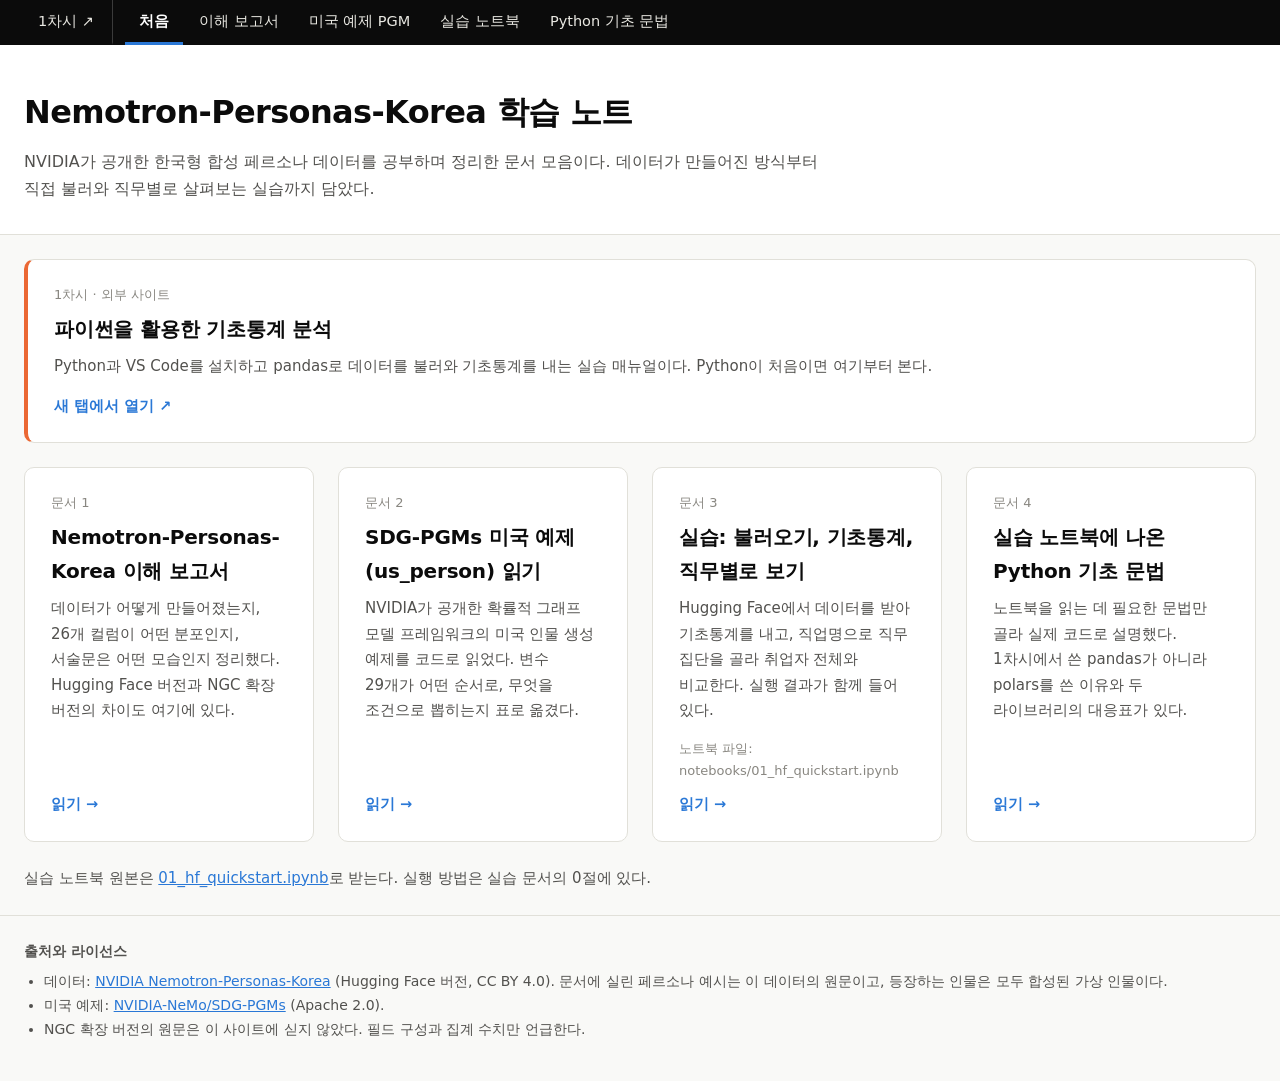
==== index.html @ de14c6c8 "Nemotron-Personas-Korea 학습 노트 사이트 첫 공개 첫 페이지, 이해 보고서, SDG-PGMs 미국 예제 정리, 실습 노트북 결과, Python 기초 문법 문서와" ====
<!doctype html>
<html lang=ko><head><meta charset=utf-8><meta name=viewport content="width=device-width,initial-scale=1">
<title>Nemotron-Personas-Korea 학습 노트</title><style>
:root{
  --page:#f9f9f7; --surface:#ffffff; --ink:#0b0b0b; --ink-2:#52514e; --muted:#898781; --line:#e1e0d9;
  --accent:#2a78d6; --accent-2:#eb6834; --accent-soft:#eaf2fc;
  --max-width:1440px; --gap:24px; --radius:10px;
  --font:"Pretendard","Malgun Gothic","Apple SD Gothic Neo",system-ui,sans-serif;
}
*{box-sizing:border-box}
body{margin:0;background:var(--page);color:var(--ink);font-family:var(--font);font-size:16px;line-height:1.7;word-break:keep-all}
header.top{background:var(--surface);border-bottom:1px solid var(--line);padding:40px var(--gap) 32px}
header.top .inner,main,footer .inner{max-width:var(--max-width);margin:0 auto}
h1{margin:0 0 8px;font-size:32px;letter-spacing:-.02em}
header.top p{margin:0;color:var(--ink-2);max-width:80ch}
main{padding:var(--gap)}
.cards{display:grid;grid-template-columns:repeat(auto-fit,minmax(320px,1fr));gap:var(--gap)}
.card{display:flex;flex-direction:column;background:var(--surface);border:1px solid var(--line);border-radius:var(--radius);
  padding:24px 26px;text-decoration:none;color:var(--ink);transition:border-color .15s,transform .15s}
.card:hover{border-color:var(--accent);transform:translateY(-2px)}
.card.ext{border-left:4px solid var(--accent-2);grid-column:1/-1}
.cards{grid-template-columns:repeat(auto-fit,minmax(270px,1fr))}
.card h2{font-size:20px;margin:6px 0 8px;letter-spacing:-.01em}
.card p{margin:0 0 14px;color:var(--ink-2);font-size:15px}
.tag{color:var(--muted);font-size:13px}
.sub{color:var(--muted);font-size:13px;margin-bottom:10px}
.go{margin-top:auto;color:var(--accent);font-size:14.5px;font-weight:600}
.dl{margin:var(--gap) 0 0;color:var(--ink-2);font-size:15px}
footer{border-top:1px solid var(--line);padding:24px var(--gap) 40px;color:var(--ink-2);font-size:14px}
footer ul{margin:6px 0 0;padding-left:20px}
a{color:var(--accent)}
</style></head><body>
<style>.sitenav{--sn-bg:#0b0b0b;--sn-ink:#e9e8e2;--sn-on:#2a78d6;background:var(--sn-bg);padding:0 24px;font-family:'Pretendard','Malgun Gothic',system-ui,sans-serif;font-size:14.5px;line-height:1.4;position:relative;z-index:50}.sitenav .in{max-width:1440px;margin:0 auto;display:flex;flex-wrap:wrap;gap:2px;align-items:center}.sitenav a{color:var(--sn-ink);text-decoration:none;padding:11px 14px;border-bottom:3px solid transparent;display:block}.sitenav a:hover{background:rgba(255,255,255,.08)}.sitenav a.on{border-bottom-color:var(--sn-on);color:#fff;font-weight:600}.sitenav a.ext{margin-right:10px;padding-right:18px;border-right:1px solid rgba(255,255,255,.2)}</style><div class="sitenav" role="navigation" aria-label="사이트 메뉴"><div class="in"><a class="ext" href="https://kwonsuhyeon.github.io/-statistics/" target="_blank" rel="noopener">1차시 ↗</a><a href="index.html" class=on>처음</a><a href="report.html">이해 보고서</a><a href="us-person-pgm.html">미국 예제 PGM</a><a href="quickstart.html">실습 노트북</a><a href="python-basics.html">Python 기초 문법</a></div></div>
<header class=top><div class=inner>
<h1>Nemotron-Personas-Korea 학습 노트</h1>
<p>NVIDIA가 공개한 한국형 합성 페르소나 데이터를 공부하며 정리한 문서 모음이다. 데이터가 만들어진 방식부터 직접 불러와 직무별로 살펴보는 실습까지 담았다.</p>
</div></header>
<main>
<div class=cards>
<a class="card ext" href="https://kwonsuhyeon.github.io/-statistics/" target="_blank" rel="noopener"><span class=tag>1차시 · 외부 사이트</span><h2>파이썬을 활용한 기초통계 분석</h2><p>Python과 VS Code를 설치하고 pandas로 데이터를 불러와 기초통계를 내는 실습 매뉴얼이다. Python이 처음이면 여기부터 본다.</p><span class=go>새 탭에서 열기 ↗</span></a><a class=card href="report.html"><span class=tag>문서 1</span><h2>Nemotron-Personas-Korea 이해 보고서</h2><p>데이터가 어떻게 만들어졌는지, 26개 컬럼이 어떤 분포인지, 서술문은 어떤 모습인지 정리했다. Hugging Face 버전과 NGC 확장 버전의 차이도 여기에 있다.</p><span class=go>읽기 →</span></a><a class=card href="us-person-pgm.html"><span class=tag>문서 2</span><h2>SDG-PGMs 미국 예제(us_person) 읽기</h2><p>NVIDIA가 공개한 확률적 그래프 모델 프레임워크의 미국 인물 생성 예제를 코드로 읽었다. 변수 29개가 어떤 순서로, 무엇을 조건으로 뽑히는지 표로 옮겼다.</p><span class=go>읽기 →</span></a><a class=card href="quickstart.html"><span class=tag>문서 3</span><h2>실습: 불러오기, 기초통계, 직무별로 보기</h2><p>Hugging Face에서 데이터를 받아 기초통계를 내고, 직업명으로 직무 집단을 골라 취업자 전체와 비교한다. 실행 결과가 함께 들어 있다.</p><span class=sub>노트북 파일: notebooks/01_hf_quickstart.ipynb</span><span class=go>읽기 →</span></a><a class=card href="python-basics.html"><span class=tag>문서 4</span><h2>실습 노트북에 나온 Python 기초 문법</h2><p>노트북을 읽는 데 필요한 문법만 골라 실제 코드로 설명했다. 1차시에서 쓴 pandas가 아니라 polars를 쓴 이유와 두 라이브러리의 대응표가 있다.</p><span class=go>읽기 →</span></a>
</div>
<p class=dl>실습 노트북 원본은 <a href="notebooks/01_hf_quickstart.ipynb" download>01_hf_quickstart.ipynb</a>로 받는다. 실행 방법은 실습 문서의 0절에 있다.</p>
</main>
<footer><div class=inner>
<strong>출처와 라이선스</strong>
<ul>
<li>데이터: <a href="https://huggingface.co/datasets/nvidia/Nemotron-Personas-Korea">NVIDIA Nemotron-Personas-Korea</a> (Hugging Face 버전, CC BY 4.0). 문서에 실린 페르소나 예시는 이 데이터의 원문이고, 등장하는 인물은 모두 합성된 가상 인물이다.</li>
<li>미국 예제: <a href="https://github.com/NVIDIA-NeMo/SDG-PGMs">NVIDIA-NeMo/SDG-PGMs</a> (Apache 2.0).</li>
<li>NGC 확장 버전의 원문은 이 사이트에 싣지 않았다. 필드 구성과 집계 수치만 언급한다.</li>
</ul>
</div></footer>
</body></html>
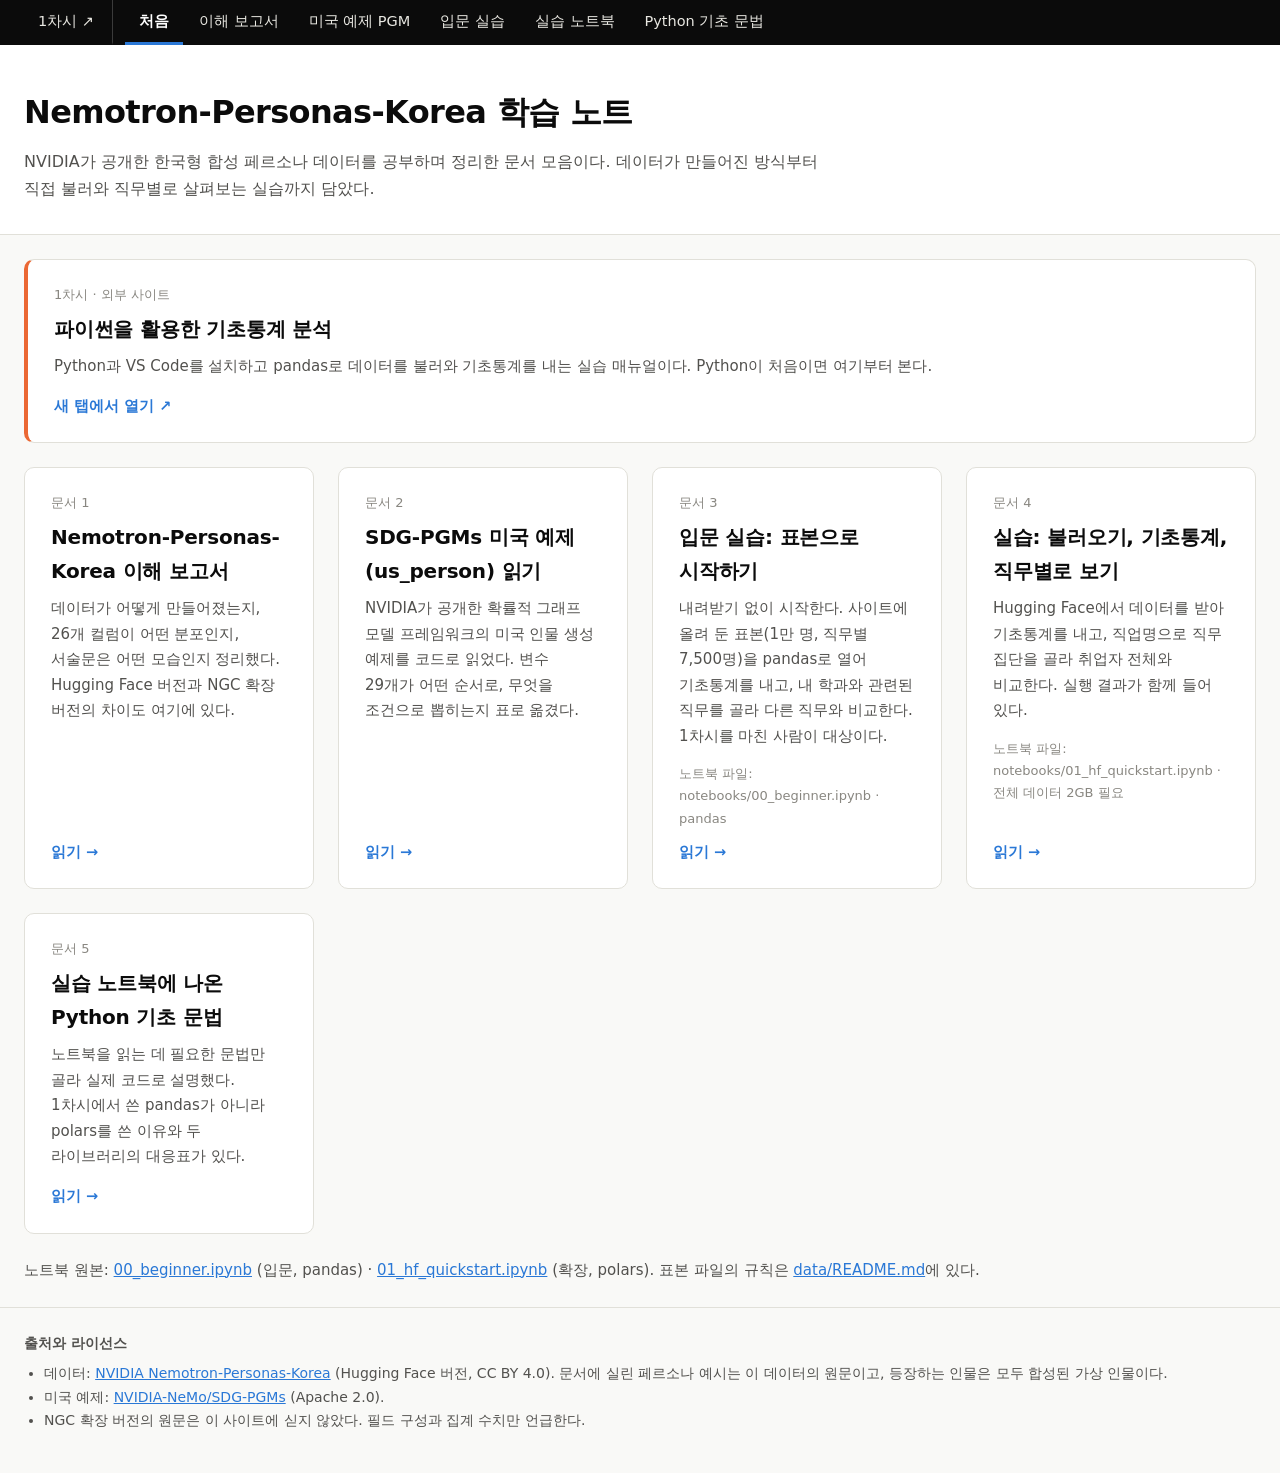
==== commit 6d59d041: "입문 실습 추가: 표본 파일 2개, pandas 노트북, 사이트 메뉴·첫 페이지 반영 - data/sample_random.parquet(1만 명), data/sample_jobs" ====
--- a/index.html
+++ b/index.html
@@ -30,16 +30,16 @@
 footer ul{margin:6px 0 0;padding-left:20px}
 a{color:var(--accent)}
 </style></head><body>
-<style>.sitenav{--sn-bg:#0b0b0b;--sn-ink:#e9e8e2;--sn-on:#2a78d6;background:var(--sn-bg);padding:0 24px;font-family:'Pretendard','Malgun Gothic',system-ui,sans-serif;font-size:14.5px;line-height:1.4;position:relative;z-index:50}.sitenav .in{max-width:1440px;margin:0 auto;display:flex;flex-wrap:wrap;gap:2px;align-items:center}.sitenav a{color:var(--sn-ink);text-decoration:none;padding:11px 14px;border-bottom:3px solid transparent;display:block}.sitenav a:hover{background:rgba(255,255,255,.08)}.sitenav a.on{border-bottom-color:var(--sn-on);color:#fff;font-weight:600}.sitenav a.ext{margin-right:10px;padding-right:18px;border-right:1px solid rgba(255,255,255,.2)}</style><div class="sitenav" role="navigation" aria-label="사이트 메뉴"><div class="in"><a class="ext" href="https://kwonsuhyeon.github.io/-statistics/" target="_blank" rel="noopener">1차시 ↗</a><a href="index.html" class=on>처음</a><a href="report.html">이해 보고서</a><a href="us-person-pgm.html">미국 예제 PGM</a><a href="quickstart.html">실습 노트북</a><a href="python-basics.html">Python 기초 문법</a></div></div>
+<style>.sitenav{--sn-bg:#0b0b0b;--sn-ink:#e9e8e2;--sn-on:#2a78d6;background:var(--sn-bg);padding:0 24px;font-family:'Pretendard','Malgun Gothic',system-ui,sans-serif;font-size:14.5px;line-height:1.4;position:relative;z-index:50}.sitenav .in{max-width:1440px;margin:0 auto;display:flex;flex-wrap:wrap;gap:2px;align-items:center}.sitenav a{color:var(--sn-ink);text-decoration:none;padding:11px 14px;border-bottom:3px solid transparent;display:block}.sitenav a:hover{background:rgba(255,255,255,.08)}.sitenav a.on{border-bottom-color:var(--sn-on);color:#fff;font-weight:600}.sitenav a.ext{margin-right:10px;padding-right:18px;border-right:1px solid rgba(255,255,255,.2)}body.jp-Notebook{padding-top:0!important}body.jp-Notebook>.sitenav{margin:0 calc(-1*var(--jp-notebook-padding,20px));margin-bottom:var(--jp-notebook-padding,20px)}</style><div class="sitenav" role="navigation" aria-label="사이트 메뉴"><div class="in"><a class="ext" href="https://kwonsuhyeon.github.io/-statistics/" target="_blank" rel="noopener">1차시 ↗</a><a href="index.html" class=on>처음</a><a href="report.html">이해 보고서</a><a href="us-person-pgm.html">미국 예제 PGM</a><a href="beginner.html">입문 실습</a><a href="quickstart.html">실습 노트북</a><a href="python-basics.html">Python 기초 문법</a></div></div>
 <header class=top><div class=inner>
 <h1>Nemotron-Personas-Korea 학습 노트</h1>
 <p>NVIDIA가 공개한 한국형 합성 페르소나 데이터를 공부하며 정리한 문서 모음이다. 데이터가 만들어진 방식부터 직접 불러와 직무별로 살펴보는 실습까지 담았다.</p>
 </div></header>
 <main>
 <div class=cards>
-<a class="card ext" href="https://kwonsuhyeon.github.io/-statistics/" target="_blank" rel="noopener"><span class=tag>1차시 · 외부 사이트</span><h2>파이썬을 활용한 기초통계 분석</h2><p>Python과 VS Code를 설치하고 pandas로 데이터를 불러와 기초통계를 내는 실습 매뉴얼이다. Python이 처음이면 여기부터 본다.</p><span class=go>새 탭에서 열기 ↗</span></a><a class=card href="report.html"><span class=tag>문서 1</span><h2>Nemotron-Personas-Korea 이해 보고서</h2><p>데이터가 어떻게 만들어졌는지, 26개 컬럼이 어떤 분포인지, 서술문은 어떤 모습인지 정리했다. Hugging Face 버전과 NGC 확장 버전의 차이도 여기에 있다.</p><span class=go>읽기 →</span></a><a class=card href="us-person-pgm.html"><span class=tag>문서 2</span><h2>SDG-PGMs 미국 예제(us_person) 읽기</h2><p>NVIDIA가 공개한 확률적 그래프 모델 프레임워크의 미국 인물 생성 예제를 코드로 읽었다. 변수 29개가 어떤 순서로, 무엇을 조건으로 뽑히는지 표로 옮겼다.</p><span class=go>읽기 →</span></a><a class=card href="quickstart.html"><span class=tag>문서 3</span><h2>실습: 불러오기, 기초통계, 직무별로 보기</h2><p>Hugging Face에서 데이터를 받아 기초통계를 내고, 직업명으로 직무 집단을 골라 취업자 전체와 비교한다. 실행 결과가 함께 들어 있다.</p><span class=sub>노트북 파일: notebooks/01_hf_quickstart.ipynb</span><span class=go>읽기 →</span></a><a class=card href="python-basics.html"><span class=tag>문서 4</span><h2>실습 노트북에 나온 Python 기초 문법</h2><p>노트북을 읽는 데 필요한 문법만 골라 실제 코드로 설명했다. 1차시에서 쓴 pandas가 아니라 polars를 쓴 이유와 두 라이브러리의 대응표가 있다.</p><span class=go>읽기 →</span></a>
+<a class="card ext" href="https://kwonsuhyeon.github.io/-statistics/" target="_blank" rel="noopener"><span class=tag>1차시 · 외부 사이트</span><h2>파이썬을 활용한 기초통계 분석</h2><p>Python과 VS Code를 설치하고 pandas로 데이터를 불러와 기초통계를 내는 실습 매뉴얼이다. Python이 처음이면 여기부터 본다.</p><span class=go>새 탭에서 열기 ↗</span></a><a class=card href="report.html"><span class=tag>문서 1</span><h2>Nemotron-Personas-Korea 이해 보고서</h2><p>데이터가 어떻게 만들어졌는지, 26개 컬럼이 어떤 분포인지, 서술문은 어떤 모습인지 정리했다. Hugging Face 버전과 NGC 확장 버전의 차이도 여기에 있다.</p><span class=go>읽기 →</span></a><a class=card href="us-person-pgm.html"><span class=tag>문서 2</span><h2>SDG-PGMs 미국 예제(us_person) 읽기</h2><p>NVIDIA가 공개한 확률적 그래프 모델 프레임워크의 미국 인물 생성 예제를 코드로 읽었다. 변수 29개가 어떤 순서로, 무엇을 조건으로 뽑히는지 표로 옮겼다.</p><span class=go>읽기 →</span></a><a class=card href="beginner.html"><span class=tag>문서 3</span><h2>입문 실습: 표본으로 시작하기</h2><p>내려받기 없이 시작한다. 사이트에 올려 둔 표본(1만 명, 직무별 7,500명)을 pandas로 열어 기초통계를 내고, 내 학과와 관련된 직무를 골라 다른 직무와 비교한다. 1차시를 마친 사람이 대상이다.</p><span class=sub>노트북 파일: notebooks/00_beginner.ipynb · pandas</span><span class=go>읽기 →</span></a><a class=card href="quickstart.html"><span class=tag>문서 4</span><h2>실습: 불러오기, 기초통계, 직무별로 보기</h2><p>Hugging Face에서 데이터를 받아 기초통계를 내고, 직업명으로 직무 집단을 골라 취업자 전체와 비교한다. 실행 결과가 함께 들어 있다.</p><span class=sub>노트북 파일: notebooks/01_hf_quickstart.ipynb · 전체 데이터 2GB 필요</span><span class=go>읽기 →</span></a><a class=card href="python-basics.html"><span class=tag>문서 5</span><h2>실습 노트북에 나온 Python 기초 문법</h2><p>노트북을 읽는 데 필요한 문법만 골라 실제 코드로 설명했다. 1차시에서 쓴 pandas가 아니라 polars를 쓴 이유와 두 라이브러리의 대응표가 있다.</p><span class=go>읽기 →</span></a>
 </div>
-<p class=dl>실습 노트북 원본은 <a href="notebooks/01_hf_quickstart.ipynb" download>01_hf_quickstart.ipynb</a>로 받는다. 실행 방법은 실습 문서의 0절에 있다.</p>
+<p class=dl>노트북 원본: <a href="notebooks/00_beginner.ipynb" download>00_beginner.ipynb</a> (입문, pandas) · <a href="notebooks/01_hf_quickstart.ipynb" download>01_hf_quickstart.ipynb</a> (확장, polars). 표본 파일의 규칙은 <a href="data/README.md">data/README.md</a>에 있다.</p>
 </main>
 <footer><div class=inner>
 <strong>출처와 라이선스</strong>
@@ -49,4 +49,4 @@
 <li>NGC 확장 버전의 원문은 이 사이트에 싣지 않았다. 필드 구성과 집계 수치만 언급한다.</li>
 </ul>
 </div></footer>
-</body></html>
+<style>.totop{--tt-bg:#0b0b0b;--tt-ink:#e9e8e2;--tt-on:#2a78d6;position:fixed;right:24px;bottom:24px;z-index:60;width:46px;height:46px;border-radius:50%;border:0;background:var(--tt-bg);color:var(--tt-ink);font-size:20px;line-height:1;cursor:pointer;box-shadow:0 4px 14px rgba(0,0,0,.25);opacity:0;visibility:hidden;transform:translateY(8px);transition:opacity .2s,transform .2s,visibility .2s;font-family:system-ui,sans-serif}.totop.show{opacity:1;visibility:visible;transform:none}.totop:hover{background:var(--tt-on)}@media (max-width:600px){.totop{right:14px;bottom:14px;width:42px;height:42px}}</style><button id="totop" class="totop" type="button" title="맨 위로" aria-label="맨 위로">↑</button><script>(function(){var b=document.getElementById('totop');if(!b)return;var LIM=600;function u(){b.classList.toggle('show',window.scrollY>LIM);}window.addEventListener('scroll',u,{passive:true});u();b.addEventListener('click',function(){window.scrollTo({top:0,behavior:'smooth'});});})();</script></body></html>
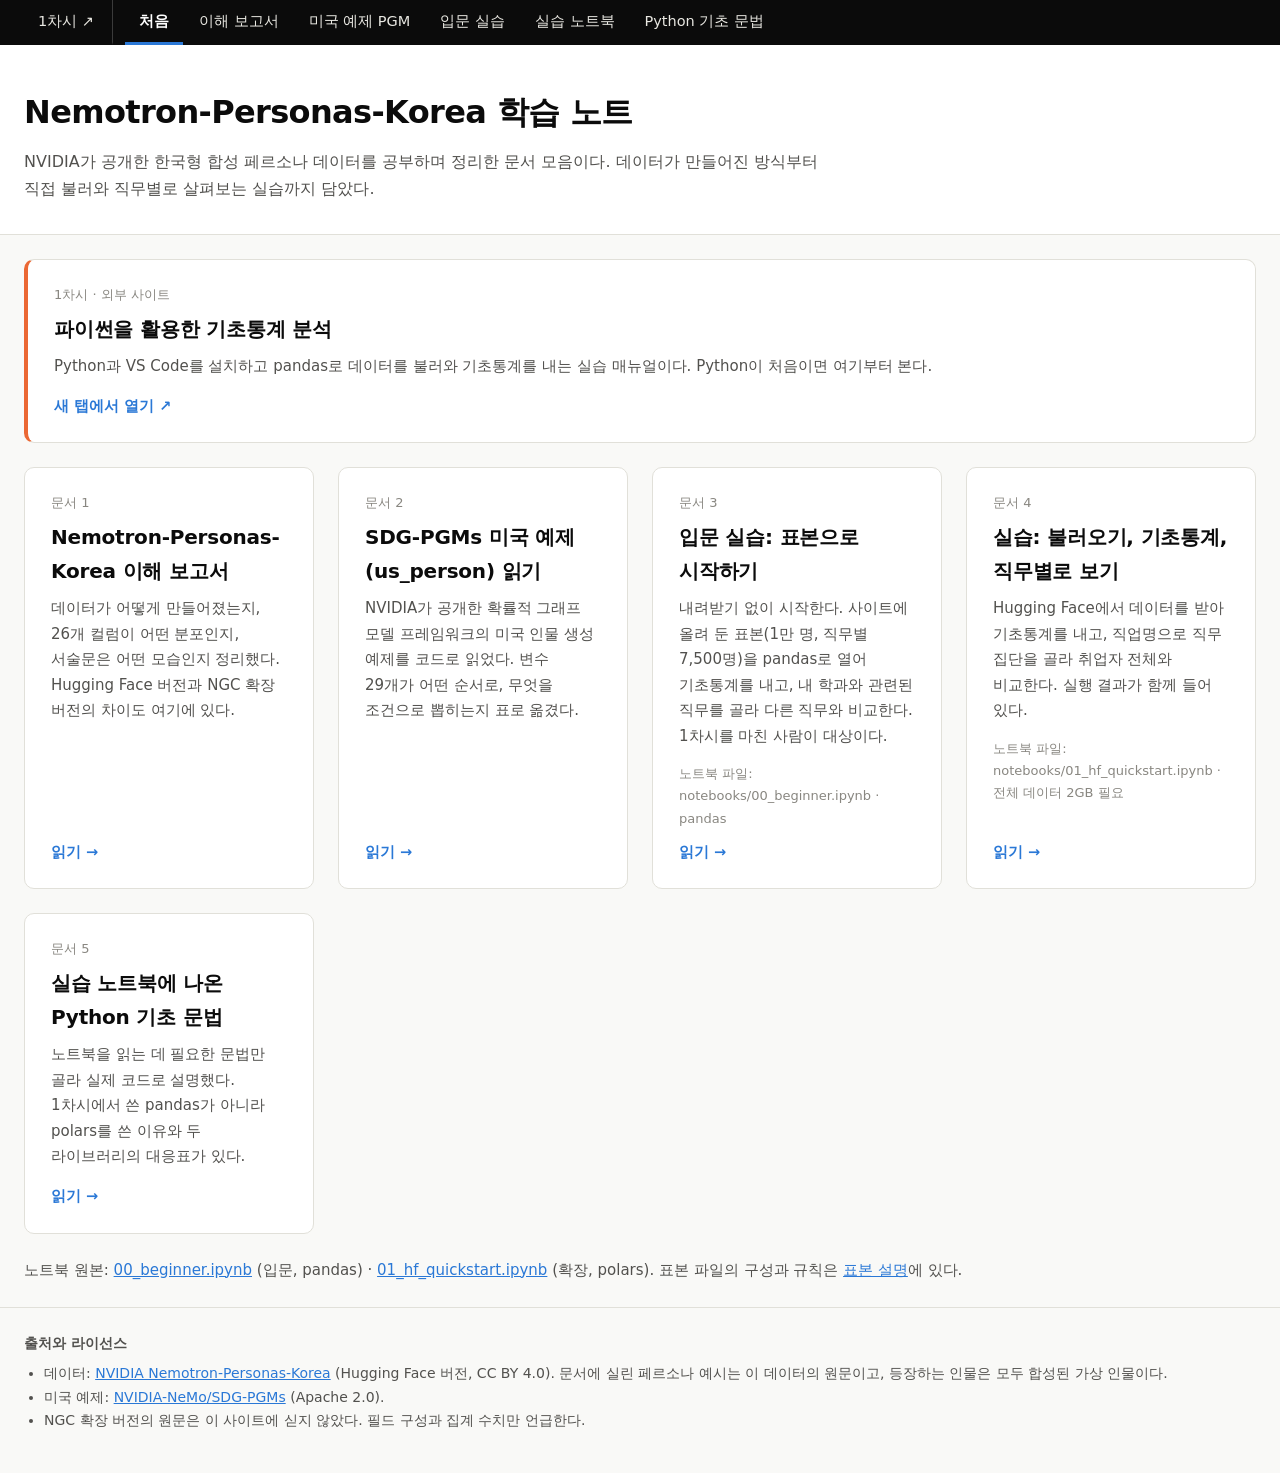
==== commit 2ed9d66d: "표본 설명 페이지 추가, 표본 추출 방식 설명, 실습 페이지 스타일 통일 - samples.html: data/README.md를 사이트 디자인으로 옮긴 표본 설명 페이지. 첫 페" ====
--- a/index.html
+++ b/index.html
@@ -39,7 +39,7 @@
 <div class=cards>
 <a class="card ext" href="https://kwonsuhyeon.github.io/-statistics/" target="_blank" rel="noopener"><span class=tag>1차시 · 외부 사이트</span><h2>파이썬을 활용한 기초통계 분석</h2><p>Python과 VS Code를 설치하고 pandas로 데이터를 불러와 기초통계를 내는 실습 매뉴얼이다. Python이 처음이면 여기부터 본다.</p><span class=go>새 탭에서 열기 ↗</span></a><a class=card href="report.html"><span class=tag>문서 1</span><h2>Nemotron-Personas-Korea 이해 보고서</h2><p>데이터가 어떻게 만들어졌는지, 26개 컬럼이 어떤 분포인지, 서술문은 어떤 모습인지 정리했다. Hugging Face 버전과 NGC 확장 버전의 차이도 여기에 있다.</p><span class=go>읽기 →</span></a><a class=card href="us-person-pgm.html"><span class=tag>문서 2</span><h2>SDG-PGMs 미국 예제(us_person) 읽기</h2><p>NVIDIA가 공개한 확률적 그래프 모델 프레임워크의 미국 인물 생성 예제를 코드로 읽었다. 변수 29개가 어떤 순서로, 무엇을 조건으로 뽑히는지 표로 옮겼다.</p><span class=go>읽기 →</span></a><a class=card href="beginner.html"><span class=tag>문서 3</span><h2>입문 실습: 표본으로 시작하기</h2><p>내려받기 없이 시작한다. 사이트에 올려 둔 표본(1만 명, 직무별 7,500명)을 pandas로 열어 기초통계를 내고, 내 학과와 관련된 직무를 골라 다른 직무와 비교한다. 1차시를 마친 사람이 대상이다.</p><span class=sub>노트북 파일: notebooks/00_beginner.ipynb · pandas</span><span class=go>읽기 →</span></a><a class=card href="quickstart.html"><span class=tag>문서 4</span><h2>실습: 불러오기, 기초통계, 직무별로 보기</h2><p>Hugging Face에서 데이터를 받아 기초통계를 내고, 직업명으로 직무 집단을 골라 취업자 전체와 비교한다. 실행 결과가 함께 들어 있다.</p><span class=sub>노트북 파일: notebooks/01_hf_quickstart.ipynb · 전체 데이터 2GB 필요</span><span class=go>읽기 →</span></a><a class=card href="python-basics.html"><span class=tag>문서 5</span><h2>실습 노트북에 나온 Python 기초 문법</h2><p>노트북을 읽는 데 필요한 문법만 골라 실제 코드로 설명했다. 1차시에서 쓴 pandas가 아니라 polars를 쓴 이유와 두 라이브러리의 대응표가 있다.</p><span class=go>읽기 →</span></a>
 </div>
-<p class=dl>노트북 원본: <a href="notebooks/00_beginner.ipynb" download>00_beginner.ipynb</a> (입문, pandas) · <a href="notebooks/01_hf_quickstart.ipynb" download>01_hf_quickstart.ipynb</a> (확장, polars). 표본 파일의 규칙은 <a href="data/README.md">data/README.md</a>에 있다.</p>
+<p class=dl>노트북 원본: <a href="notebooks/00_beginner.ipynb" download>00_beginner.ipynb</a> (입문, pandas) · <a href="notebooks/01_hf_quickstart.ipynb" download>01_hf_quickstart.ipynb</a> (확장, polars). 표본 파일의 구성과 규칙은 <a href="samples.html">표본 설명</a>에 있다.</p>
 </main>
 <footer><div class=inner>
 <strong>출처와 라이선스</strong>
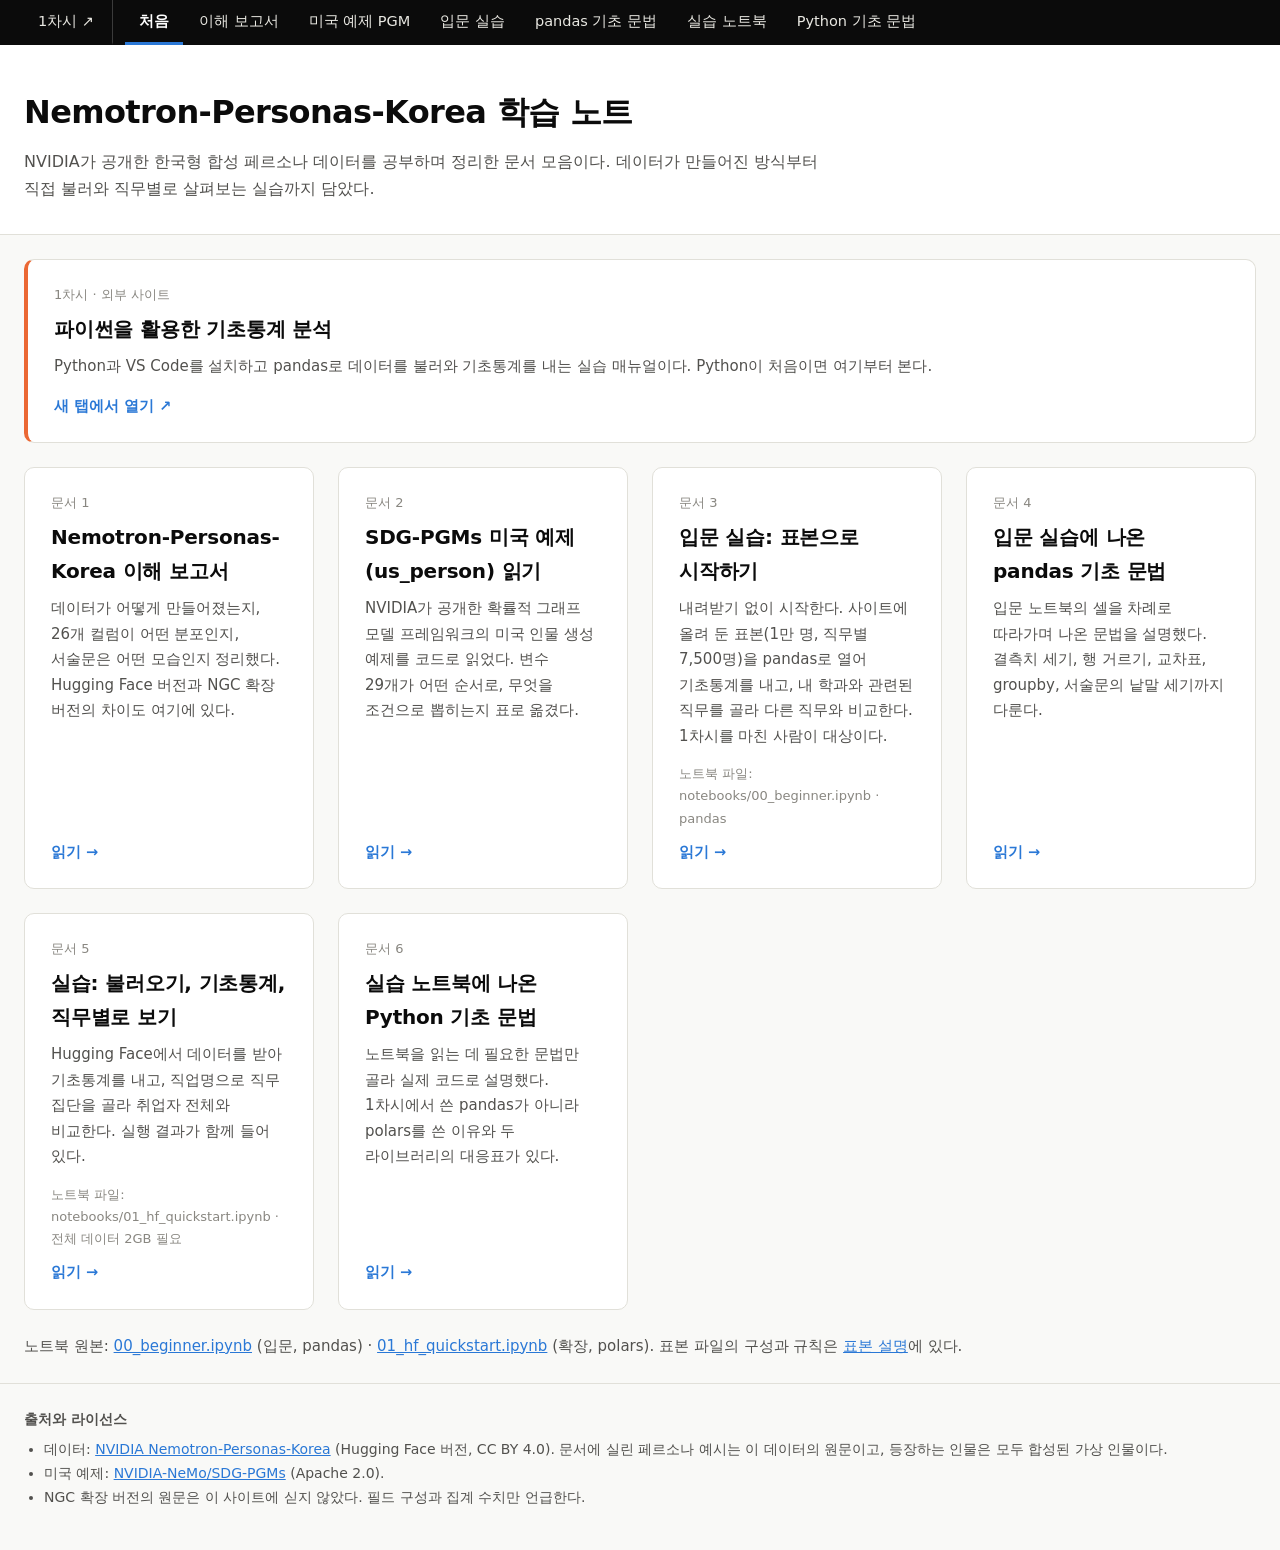
==== commit a480c147: "pandas 기초 문법 페이지 추가, 입문 실습 노트북 주석·설명 보강 - pandas-basics.html 새 문서: 입문 노트북 셀 순서대로 문법 정리 (결측치, 행 거르기, " ====
--- a/index.html
+++ b/index.html
@@ -30,14 +30,14 @@
 footer ul{margin:6px 0 0;padding-left:20px}
 a{color:var(--accent)}
 </style></head><body>
-<style>.sitenav{--sn-bg:#0b0b0b;--sn-ink:#e9e8e2;--sn-on:#2a78d6;background:var(--sn-bg);padding:0 24px;font-family:'Pretendard','Malgun Gothic',system-ui,sans-serif;font-size:14.5px;line-height:1.4;position:relative;z-index:50}.sitenav .in{max-width:1440px;margin:0 auto;display:flex;flex-wrap:wrap;gap:2px;align-items:center}.sitenav a{color:var(--sn-ink);text-decoration:none;padding:11px 14px;border-bottom:3px solid transparent;display:block}.sitenav a:hover{background:rgba(255,255,255,.08)}.sitenav a.on{border-bottom-color:var(--sn-on);color:#fff;font-weight:600}.sitenav a.ext{margin-right:10px;padding-right:18px;border-right:1px solid rgba(255,255,255,.2)}body.jp-Notebook{padding-top:0!important}body.jp-Notebook>.sitenav{margin:0 calc(-1*var(--jp-notebook-padding,20px));margin-bottom:var(--jp-notebook-padding,20px)}</style><div class="sitenav" role="navigation" aria-label="사이트 메뉴"><div class="in"><a class="ext" href="https://kwonsuhyeon.github.io/-statistics/" target="_blank" rel="noopener">1차시 ↗</a><a href="index.html" class=on>처음</a><a href="report.html">이해 보고서</a><a href="us-person-pgm.html">미국 예제 PGM</a><a href="beginner.html">입문 실습</a><a href="quickstart.html">실습 노트북</a><a href="python-basics.html">Python 기초 문법</a></div></div>
+<style>.sitenav{--sn-bg:#0b0b0b;--sn-ink:#e9e8e2;--sn-on:#2a78d6;background:var(--sn-bg);padding:0 24px;font-family:'Pretendard','Malgun Gothic',system-ui,sans-serif;font-size:14.5px;line-height:1.4;position:relative;z-index:50}.sitenav .in{max-width:1440px;margin:0 auto;display:flex;flex-wrap:wrap;gap:2px;align-items:center}.sitenav a{color:var(--sn-ink);text-decoration:none;padding:11px 14px;border-bottom:3px solid transparent;display:block}.sitenav a:hover{background:rgba(255,255,255,.08)}.sitenav a.on{border-bottom-color:var(--sn-on);color:#fff;font-weight:600}.sitenav a.ext{margin-right:10px;padding-right:18px;border-right:1px solid rgba(255,255,255,.2)}body.jp-Notebook{padding-top:0!important}body.jp-Notebook>.sitenav{margin:0 calc(-1*var(--jp-notebook-padding,20px));margin-bottom:var(--jp-notebook-padding,20px)}</style><div class="sitenav" role="navigation" aria-label="사이트 메뉴"><div class="in"><a class="ext" href="https://kwonsuhyeon.github.io/-statistics/" target="_blank" rel="noopener">1차시 ↗</a><a href="index.html" class=on>처음</a><a href="report.html">이해 보고서</a><a href="us-person-pgm.html">미국 예제 PGM</a><a href="beginner.html">입문 실습</a><a href="pandas-basics.html">pandas 기초 문법</a><a href="quickstart.html">실습 노트북</a><a href="python-basics.html">Python 기초 문법</a></div></div>
 <header class=top><div class=inner>
 <h1>Nemotron-Personas-Korea 학습 노트</h1>
 <p>NVIDIA가 공개한 한국형 합성 페르소나 데이터를 공부하며 정리한 문서 모음이다. 데이터가 만들어진 방식부터 직접 불러와 직무별로 살펴보는 실습까지 담았다.</p>
 </div></header>
 <main>
 <div class=cards>
-<a class="card ext" href="https://kwonsuhyeon.github.io/-statistics/" target="_blank" rel="noopener"><span class=tag>1차시 · 외부 사이트</span><h2>파이썬을 활용한 기초통계 분석</h2><p>Python과 VS Code를 설치하고 pandas로 데이터를 불러와 기초통계를 내는 실습 매뉴얼이다. Python이 처음이면 여기부터 본다.</p><span class=go>새 탭에서 열기 ↗</span></a><a class=card href="report.html"><span class=tag>문서 1</span><h2>Nemotron-Personas-Korea 이해 보고서</h2><p>데이터가 어떻게 만들어졌는지, 26개 컬럼이 어떤 분포인지, 서술문은 어떤 모습인지 정리했다. Hugging Face 버전과 NGC 확장 버전의 차이도 여기에 있다.</p><span class=go>읽기 →</span></a><a class=card href="us-person-pgm.html"><span class=tag>문서 2</span><h2>SDG-PGMs 미국 예제(us_person) 읽기</h2><p>NVIDIA가 공개한 확률적 그래프 모델 프레임워크의 미국 인물 생성 예제를 코드로 읽었다. 변수 29개가 어떤 순서로, 무엇을 조건으로 뽑히는지 표로 옮겼다.</p><span class=go>읽기 →</span></a><a class=card href="beginner.html"><span class=tag>문서 3</span><h2>입문 실습: 표본으로 시작하기</h2><p>내려받기 없이 시작한다. 사이트에 올려 둔 표본(1만 명, 직무별 7,500명)을 pandas로 열어 기초통계를 내고, 내 학과와 관련된 직무를 골라 다른 직무와 비교한다. 1차시를 마친 사람이 대상이다.</p><span class=sub>노트북 파일: notebooks/00_beginner.ipynb · pandas</span><span class=go>읽기 →</span></a><a class=card href="quickstart.html"><span class=tag>문서 4</span><h2>실습: 불러오기, 기초통계, 직무별로 보기</h2><p>Hugging Face에서 데이터를 받아 기초통계를 내고, 직업명으로 직무 집단을 골라 취업자 전체와 비교한다. 실행 결과가 함께 들어 있다.</p><span class=sub>노트북 파일: notebooks/01_hf_quickstart.ipynb · 전체 데이터 2GB 필요</span><span class=go>읽기 →</span></a><a class=card href="python-basics.html"><span class=tag>문서 5</span><h2>실습 노트북에 나온 Python 기초 문법</h2><p>노트북을 읽는 데 필요한 문법만 골라 실제 코드로 설명했다. 1차시에서 쓴 pandas가 아니라 polars를 쓴 이유와 두 라이브러리의 대응표가 있다.</p><span class=go>읽기 →</span></a>
+<a class="card ext" href="https://kwonsuhyeon.github.io/-statistics/" target="_blank" rel="noopener"><span class=tag>1차시 · 외부 사이트</span><h2>파이썬을 활용한 기초통계 분석</h2><p>Python과 VS Code를 설치하고 pandas로 데이터를 불러와 기초통계를 내는 실습 매뉴얼이다. Python이 처음이면 여기부터 본다.</p><span class=go>새 탭에서 열기 ↗</span></a><a class=card href="report.html"><span class=tag>문서 1</span><h2>Nemotron-Personas-Korea 이해 보고서</h2><p>데이터가 어떻게 만들어졌는지, 26개 컬럼이 어떤 분포인지, 서술문은 어떤 모습인지 정리했다. Hugging Face 버전과 NGC 확장 버전의 차이도 여기에 있다.</p><span class=go>읽기 →</span></a><a class=card href="us-person-pgm.html"><span class=tag>문서 2</span><h2>SDG-PGMs 미국 예제(us_person) 읽기</h2><p>NVIDIA가 공개한 확률적 그래프 모델 프레임워크의 미국 인물 생성 예제를 코드로 읽었다. 변수 29개가 어떤 순서로, 무엇을 조건으로 뽑히는지 표로 옮겼다.</p><span class=go>읽기 →</span></a><a class=card href="beginner.html"><span class=tag>문서 3</span><h2>입문 실습: 표본으로 시작하기</h2><p>내려받기 없이 시작한다. 사이트에 올려 둔 표본(1만 명, 직무별 7,500명)을 pandas로 열어 기초통계를 내고, 내 학과와 관련된 직무를 골라 다른 직무와 비교한다. 1차시를 마친 사람이 대상이다.</p><span class=sub>노트북 파일: notebooks/00_beginner.ipynb · pandas</span><span class=go>읽기 →</span></a><a class=card href="pandas-basics.html"><span class=tag>문서 4</span><h2>입문 실습에 나온 pandas 기초 문법</h2><p>입문 노트북의 셀을 차례로 따라가며 나온 문법을 설명했다. 결측치 세기, 행 거르기, 교차표, groupby, 서술문의 낱말 세기까지 다룬다.</p><span class=go>읽기 →</span></a><a class=card href="quickstart.html"><span class=tag>문서 5</span><h2>실습: 불러오기, 기초통계, 직무별로 보기</h2><p>Hugging Face에서 데이터를 받아 기초통계를 내고, 직업명으로 직무 집단을 골라 취업자 전체와 비교한다. 실행 결과가 함께 들어 있다.</p><span class=sub>노트북 파일: notebooks/01_hf_quickstart.ipynb · 전체 데이터 2GB 필요</span><span class=go>읽기 →</span></a><a class=card href="python-basics.html"><span class=tag>문서 6</span><h2>실습 노트북에 나온 Python 기초 문법</h2><p>노트북을 읽는 데 필요한 문법만 골라 실제 코드로 설명했다. 1차시에서 쓴 pandas가 아니라 polars를 쓴 이유와 두 라이브러리의 대응표가 있다.</p><span class=go>읽기 →</span></a>
 </div>
 <p class=dl>노트북 원본: <a href="notebooks/00_beginner.ipynb" download>00_beginner.ipynb</a> (입문, pandas) · <a href="notebooks/01_hf_quickstart.ipynb" download>01_hf_quickstart.ipynb</a> (확장, polars). 표본 파일의 구성과 규칙은 <a href="samples.html">표본 설명</a>에 있다.</p>
 </main>
